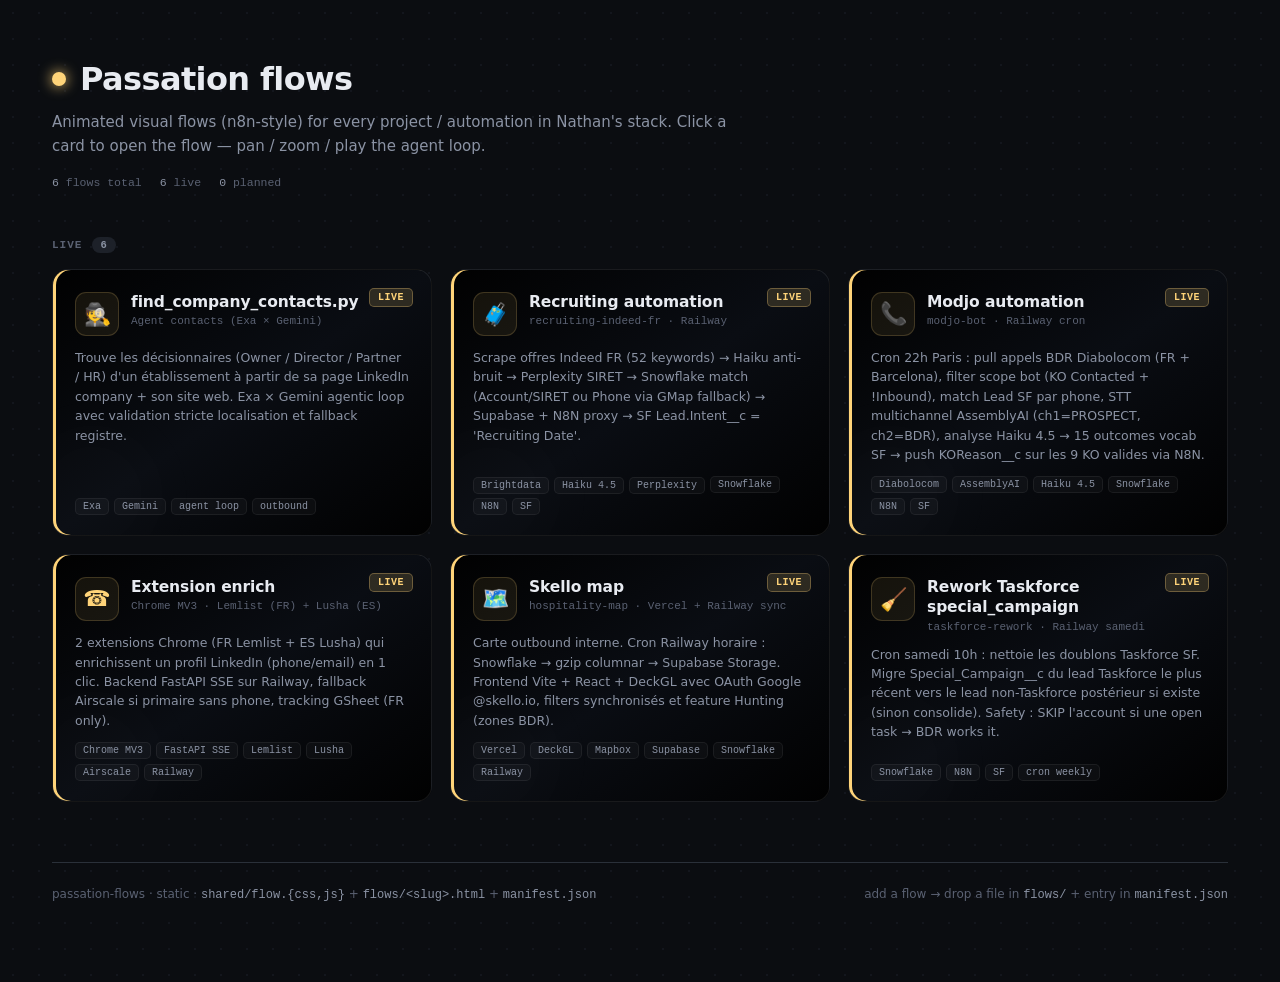
==== index.html @ f46357fc "Landing cards: highlight-style hover (scale + shine sweep + corner glow, no rotation) - Dark gradien" ====
<!DOCTYPE html>
<html lang="en">
<head>
<meta charset="UTF-8">
<meta name="viewport" content="width=device-width,initial-scale=1">
<title>Passation flows</title>
<style>
:root{
  --bg:#0b0d11; --grid:#13161d; --panel:#161a21; --panel2:#12151c; --line:#2a3039;
  --ink:#e8ebf1; --mut:#8b93a4; --dim:#5a6172;
  --loop:#ffd479; --live:#5ad19a; --plan:#8b93a4;
  --mono:'SF Mono',ui-monospace,'JetBrains Mono',Menlo,Consolas,monospace;
  --sans:-apple-system,BlinkMacSystemFont,'Segoe UI',Inter,system-ui,sans-serif;
}
*{box-sizing:border-box;margin:0;padding:0}
html,body{background:var(--bg);color:var(--ink);font-family:var(--sans);-webkit-font-smoothing:antialiased;min-height:100vh}
body{background-image:radial-gradient(var(--grid) 1.3px,transparent 1.3px);background-size:26px 26px}
.wrap{max-width:1240px;margin:0 auto;padding:60px 32px 80px}
header{margin-bottom:48px}
header h1{font-size:32px;font-weight:700;letter-spacing:-.6px;margin-bottom:12px;display:flex;align-items:center;gap:14px}
header h1 .dot{width:14px;height:14px;border-radius:50%;background:var(--loop);box-shadow:0 0 14px var(--loop)}
header p{color:var(--mut);font-size:15px;line-height:1.6;max-width:680px}
header .meta{display:flex;gap:18px;margin-top:18px;font-family:var(--mono);font-size:11.5px;color:var(--dim)}
header .meta span b{color:var(--mut);font-weight:500}
.section{font-family:var(--mono);font-size:11px;text-transform:uppercase;letter-spacing:1px;color:var(--dim);font-weight:600;margin:38px 0 16px;display:flex;align-items:center;gap:10px}
.section .ct{background:#1d2129;color:var(--mut);padding:2px 8px;border-radius:10px;font-size:10.5px}
.grid{display:grid;grid-template-columns:repeat(auto-fill,minmax(310px,1fr));gap:18px}
.card{
  background:linear-gradient(145deg,#010101 0%,#0a0d13 50%,#010101 100%);
  border:1px solid rgba(255,255,255,.08);border-radius:16px;padding:22px 22px 20px;
  transition:transform .5s cubic-bezier(.4,0,.2,1),border-color .5s,box-shadow .5s,opacity .3s;
  text-decoration:none;color:inherit;display:flex;flex-direction:column;gap:12px;
  position:relative;overflow:hidden;isolation:isolate;backdrop-filter:blur(8px)
}
.card::before{
  content:"";position:absolute;left:-60px;bottom:-60px;width:200px;height:200px;border-radius:50%;
  background:radial-gradient(circle,rgba(255,255,255,.10),transparent 70%);
  filter:blur(40px);opacity:.30;
  transition:opacity .7s ease,transform .7s ease;
  z-index:0;pointer-events:none
}
.card::after{
  content:"";position:absolute;inset:0;
  background:linear-gradient(110deg,transparent 30%,rgba(255,255,255,.07) 50%,transparent 70%);
  transform:translateX(120%);transition:transform 1s ease;
  z-index:0;pointer-events:none
}
.card > *{position:relative;z-index:1}
.card:hover{
  transform:scale(1.04);
  border-color:rgba(255,255,255,.22);
  box-shadow:0 24px 60px -20px rgba(0,0,0,.7),0 0 0 1px rgba(255,255,255,.04)
}
.card:hover::before{opacity:.55;transform:scale(1.15)}
.card:hover::after{transform:translateX(-120%)}
.card .corner{position:absolute;width:72px;height:72px;opacity:0;transition:opacity .5s ease;pointer-events:none;z-index:0}
.card .corner.tl{top:0;left:0;background:linear-gradient(135deg,rgba(255,255,255,.10),transparent 70%);border-radius:0 0 24px 0}
.card .corner.br{bottom:0;right:0;background:linear-gradient(315deg,rgba(255,255,255,.10),transparent 70%);border-radius:24px 0 0 0}
.card:hover .corner{opacity:1}
.card.live{box-shadow:inset 3px 0 0 var(--loop)}
.card.live:hover{box-shadow:inset 3px 0 0 var(--loop),0 24px 60px -20px rgba(0,0,0,.75),0 0 0 1px rgba(255,212,121,.14),0 0 40px -10px rgba(255,212,121,.15)}
.card .top{display:flex;align-items:flex-start;gap:12px}
.card .ic{width:44px;height:44px;border-radius:11px;background:rgba(255,255,255,.04);border:1px solid rgba(255,255,255,.06);display:grid;place-items:center;font-size:22px;flex-shrink:0;transition:transform .5s,background .5s}
.card.live .ic{background:rgba(255,212,121,.08);border-color:rgba(255,212,121,.18);color:var(--loop)}
.card:hover .ic{transform:scale(1.08);background:rgba(255,255,255,.07)}
.card .titles{flex:1;min-width:0}
.card h3{font-size:15.5px;font-weight:650;letter-spacing:-.1px;margin-bottom:3px;line-height:1.3}
.card .file{font-family:var(--mono);font-size:11px;color:var(--dim);overflow:hidden;text-overflow:ellipsis;white-space:nowrap}
.card .desc{color:var(--mut);font-size:12.5px;line-height:1.55;flex:1}
.card .tags{display:flex;flex-wrap:wrap;gap:5px;margin-top:auto}
.card .tag{font-family:var(--mono);font-size:10px;background:rgba(255,255,255,.03);color:var(--mut);padding:2px 7px;border-radius:5px;border:1px solid rgba(255,255,255,.06)}
.card .status{position:absolute;top:18px;right:18px;font-family:var(--mono);font-size:10px;text-transform:uppercase;letter-spacing:.5px;padding:3px 8px;border-radius:5px;font-weight:600;z-index:2}
.card .status.live{background:rgba(255,212,121,.15);color:var(--loop);border:1px solid rgba(255,212,121,.3)}
.card .status.planned{background:rgba(138,148,164,.12);color:var(--plan);border:1px solid var(--line)}
.card.planned{opacity:.72}
.card.planned:hover{opacity:1}
footer{margin-top:60px;padding-top:24px;border-top:1px solid var(--line);color:var(--dim);font-size:12px;display:flex;justify-content:space-between;flex-wrap:wrap;gap:12px}
footer code{font-family:var(--mono);color:var(--mut)}
</style>
</head>
<body>
<div class="wrap">
  <header>
    <h1><span class="dot"></span>Passation flows</h1>
    <p>Animated visual flows (n8n-style) for every project / automation in Nathan's stack. Click a card to open the flow — pan / zoom / play the agent loop.</p>
    <div class="meta" id="meta"></div>
  </header>

  <div class="section" id="sec-live">Live <span class="ct" id="ct-live">0</span></div>
  <div class="grid" id="grid-live"></div>

  <div class="section" id="sec-plan">Planned <span class="ct" id="ct-plan">0</span></div>
  <div class="grid" id="grid-plan"></div>

  <footer>
    <span>passation-flows · static · <code>shared/flow.{css,js}</code> + <code>flows/&lt;slug&gt;.html</code> + <code>manifest.json</code></span>
    <span>add a flow → drop a file in <code>flows/</code> + entry in <code>manifest.json</code></span>
  </footer>
</div>
<script>
fetch('manifest.json').then(r=>r.json()).then(m=>{
  const live=m.flows.filter(f=>f.status==='live');
  const plan=m.flows.filter(f=>f.status!=='live');
  document.getElementById('meta').innerHTML =
    `<span><b>${m.flows.length}</b> flows total</span>`+
    `<span><b>${live.length}</b> live</span>`+
    `<span><b>${plan.length}</b> planned</span>`;
  document.getElementById('ct-live').textContent=live.length;
  document.getElementById('ct-plan').textContent=plan.length;
  const card=f=>`<a class="card ${f.status}" href="${f.status==='live'?`flows/${f.slug}.html`:'#'}" ${f.status!=='live'?'onclick="event.preventDefault()"':''}>
    <span class="corner tl"></span><span class="corner br"></span>
    <span class="status ${f.status}">${f.status}</span>
    <div class="top">
      <div class="ic">${f.icon||'•'}</div>
      <div class="titles"><h3>${f.title}</h3>${f.file?`<div class="file">${f.file}</div>`:''}</div>
    </div>
    <div class="desc">${f.description||''}</div>
    <div class="tags">${(f.tags||[]).map(t=>`<span class="tag">${t}</span>`).join('')}</div>
  </a>`;
  document.getElementById('grid-live').innerHTML = live.map(card).join('');
  document.getElementById('grid-plan').innerHTML = plan.map(card).join('');
  if(!live.length){document.getElementById('sec-live').style.display='none';document.getElementById('grid-live').style.display='none';}
  if(!plan.length){document.getElementById('sec-plan').style.display='none';document.getElementById('grid-plan').style.display='none';}
});
</script>
</body>
</html>
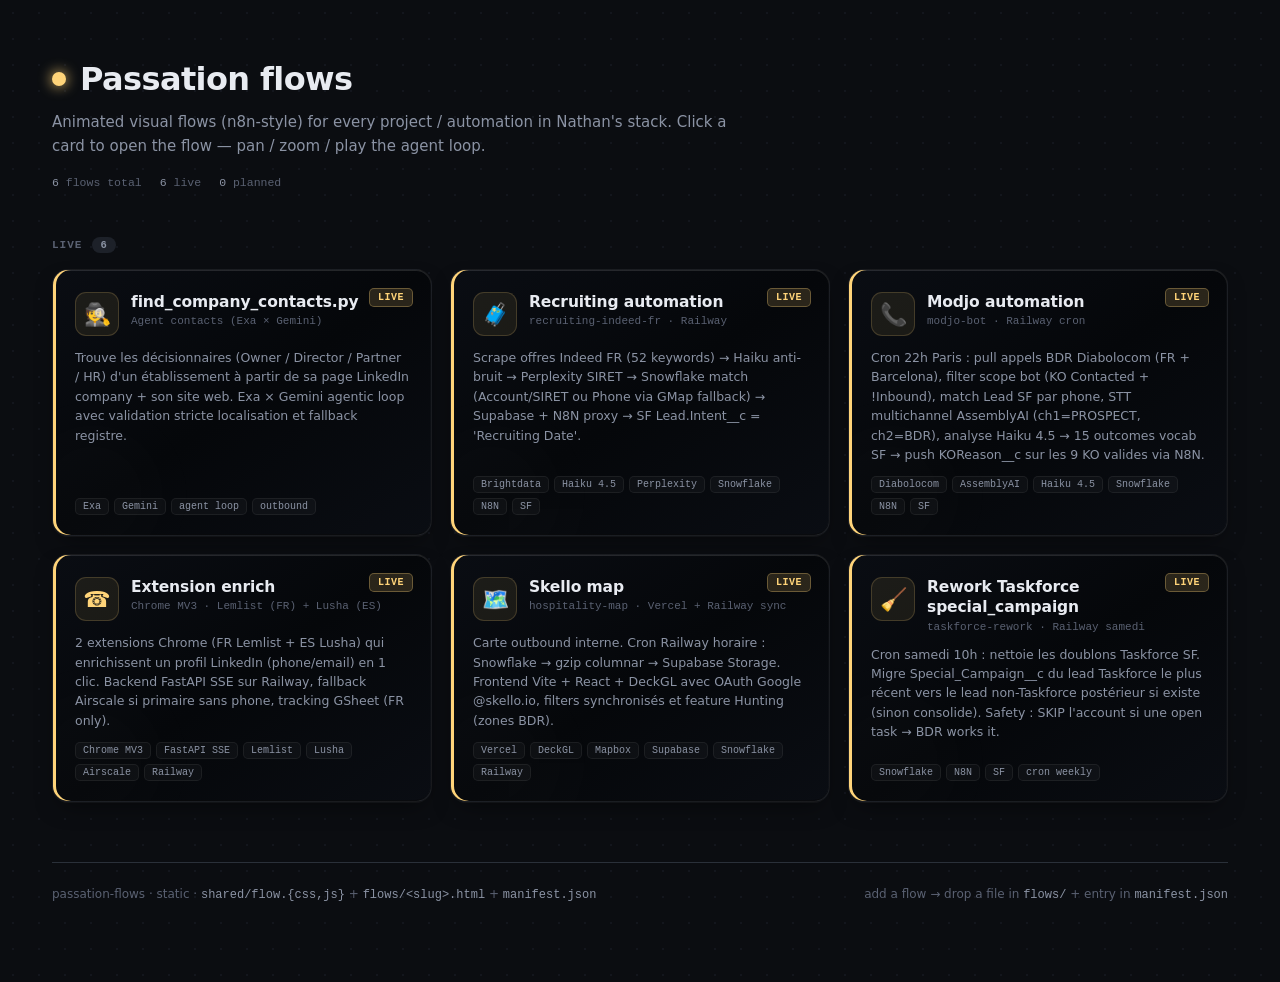
==== commit 9cda888e: "Landing cards: 3D raised border effect (inset highlight + bottom shadow + lift) - Drop the rotating " ====
--- a/index.html
+++ b/index.html
@@ -26,11 +26,17 @@
 .section .ct{background:#1d2129;color:var(--mut);padding:2px 8px;border-radius:10px;font-size:10.5px}
 .grid{display:grid;grid-template-columns:repeat(auto-fill,minmax(310px,1fr));gap:18px}
 .card{
-  background:linear-gradient(145deg,#010101 0%,#0a0d13 50%,#010101 100%);
+  background:linear-gradient(145deg,#0a0d13 0%,#05070a 50%,#0a0d13 100%);
   border:1px solid rgba(255,255,255,.08);border-radius:16px;padding:22px 22px 20px;
   transition:transform .5s cubic-bezier(.4,0,.2,1),border-color .5s,box-shadow .5s,opacity .3s;
   text-decoration:none;color:inherit;display:flex;flex-direction:column;gap:12px;
-  position:relative;overflow:hidden;isolation:isolate;backdrop-filter:blur(8px)
+  position:relative;overflow:hidden;isolation:isolate;
+  box-shadow:
+    inset 0 1px 0 rgba(255,255,255,.10),
+    inset 0 0 0 1px rgba(255,255,255,.02),
+    inset 0 -1px 0 rgba(0,0,0,.5),
+    0 1px 0 rgba(255,255,255,.04),
+    0 10px 24px -10px rgba(0,0,0,.6)
 }
 .card::before{
   content:"";position:absolute;left:-60px;bottom:-60px;width:200px;height:200px;border-radius:50%;
@@ -41,24 +47,52 @@
 }
 .card::after{
   content:"";position:absolute;inset:0;
-  background:linear-gradient(110deg,transparent 30%,rgba(255,255,255,.07) 50%,transparent 70%);
-  transform:translateX(120%);transition:transform 1s ease;
+  background:linear-gradient(110deg,transparent 30%,rgba(255,255,255,.08) 50%,transparent 70%);
+  transform:translateX(-120%);
   z-index:0;pointer-events:none
 }
 .card > *{position:relative;z-index:1}
 .card:hover{
-  transform:scale(1.04);
+  transform:translateY(-4px) scale(1.02);
   border-color:rgba(255,255,255,.22);
-  box-shadow:0 24px 60px -20px rgba(0,0,0,.7),0 0 0 1px rgba(255,255,255,.04)
+  box-shadow:
+    inset 0 1px 0 rgba(255,255,255,.16),
+    inset 0 0 0 1px rgba(255,255,255,.04),
+    inset 0 -1px 0 rgba(0,0,0,.55),
+    0 2px 0 rgba(255,255,255,.05),
+    0 30px 60px -18px rgba(0,0,0,.75),
+    0 12px 30px -12px rgba(0,0,0,.55)
 }
 .card:hover::before{opacity:.55;transform:scale(1.15)}
-.card:hover::after{transform:translateX(-120%)}
+.card:hover::after{animation:card-shine .9s ease forwards}
+@keyframes card-shine{
+  0%{transform:translateX(120%)}
+  100%{transform:translateX(-120%)}
+}
 .card .corner{position:absolute;width:72px;height:72px;opacity:0;transition:opacity .5s ease;pointer-events:none;z-index:0}
 .card .corner.tl{top:0;left:0;background:linear-gradient(135deg,rgba(255,255,255,.10),transparent 70%);border-radius:0 0 24px 0}
 .card .corner.br{bottom:0;right:0;background:linear-gradient(315deg,rgba(255,255,255,.10),transparent 70%);border-radius:24px 0 0 0}
 .card:hover .corner{opacity:1}
-.card.live{box-shadow:inset 3px 0 0 var(--loop)}
-.card.live:hover{box-shadow:inset 3px 0 0 var(--loop),0 24px 60px -20px rgba(0,0,0,.75),0 0 0 1px rgba(255,212,121,.14),0 0 40px -10px rgba(255,212,121,.15)}
+.card.live{
+  box-shadow:
+    inset 3px 0 0 var(--loop),
+    inset 0 1px 0 rgba(255,255,255,.10),
+    inset 0 0 0 1px rgba(255,255,255,.02),
+    inset 0 -1px 0 rgba(0,0,0,.5),
+    0 1px 0 rgba(255,255,255,.04),
+    0 10px 24px -10px rgba(0,0,0,.6)
+}
+.card.live:hover{
+  box-shadow:
+    inset 3px 0 0 var(--loop),
+    inset 0 1px 0 rgba(255,255,255,.18),
+    inset 0 0 0 1px rgba(255,255,255,.05),
+    inset 0 -1px 0 rgba(0,0,0,.55),
+    0 2px 0 rgba(255,255,255,.06),
+    0 30px 60px -18px rgba(0,0,0,.8),
+    0 12px 30px -12px rgba(0,0,0,.55),
+    0 0 50px -12px rgba(255,212,121,.22)
+}
 .card .top{display:flex;align-items:flex-start;gap:12px}
 .card .ic{width:44px;height:44px;border-radius:11px;background:rgba(255,255,255,.04);border:1px solid rgba(255,255,255,.06);display:grid;place-items:center;font-size:22px;flex-shrink:0;transition:transform .5s,background .5s}
 .card.live .ic{background:rgba(255,212,121,.08);border-color:rgba(255,212,121,.18);color:var(--loop)}
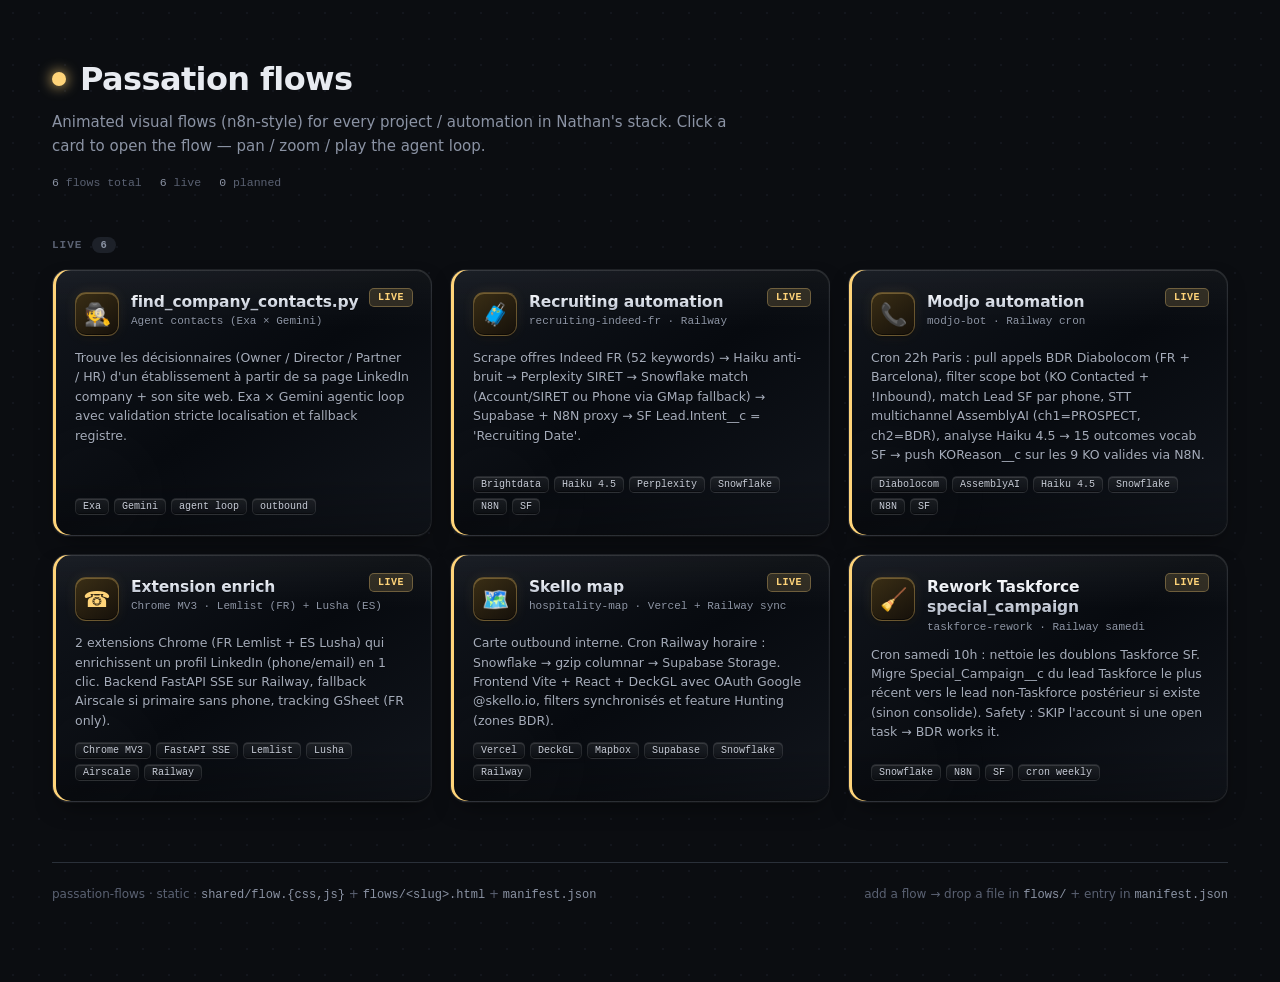
==== commit 85db56fc: "Landing cards: stronger 3D relief at rest + brushed-metal content finish 3D relief (rest): - Multi-s" ====
--- a/index.html
+++ b/index.html
@@ -26,17 +26,22 @@
 .section .ct{background:#1d2129;color:var(--mut);padding:2px 8px;border-radius:10px;font-size:10.5px}
 .grid{display:grid;grid-template-columns:repeat(auto-fill,minmax(310px,1fr));gap:18px}
 .card{
-  background:linear-gradient(145deg,#0a0d13 0%,#05070a 50%,#0a0d13 100%);
-  border:1px solid rgba(255,255,255,.08);border-radius:16px;padding:22px 22px 20px;
+  background:
+    linear-gradient(180deg,rgba(255,255,255,.045) 0%,transparent 22%,transparent 78%,rgba(0,0,0,.22) 100%),
+    linear-gradient(145deg,#11151c 0%,#070a0f 50%,#11151c 100%);
+  border:1px solid rgba(255,255,255,.09);border-radius:16px;padding:22px 22px 20px;
   transition:transform .5s cubic-bezier(.4,0,.2,1),border-color .5s,box-shadow .5s,opacity .3s;
   text-decoration:none;color:inherit;display:flex;flex-direction:column;gap:12px;
   position:relative;overflow:hidden;isolation:isolate;
   box-shadow:
-    inset 0 1px 0 rgba(255,255,255,.10),
-    inset 0 0 0 1px rgba(255,255,255,.02),
-    inset 0 -1px 0 rgba(0,0,0,.5),
-    0 1px 0 rgba(255,255,255,.04),
-    0 10px 24px -10px rgba(0,0,0,.6)
+    inset 0 1.5px 0 rgba(255,255,255,.16),
+    inset 0 0 0 1px rgba(255,255,255,.03),
+    inset 0 -1.5px 0 rgba(0,0,0,.55),
+    inset 0 16px 28px -16px rgba(255,255,255,.07),
+    inset 0 -24px 40px -22px rgba(0,0,0,.45),
+    0 1px 0 rgba(255,255,255,.05),
+    0 14px 32px -14px rgba(0,0,0,.7),
+    0 4px 12px -4px rgba(0,0,0,.5)
 }
 .card::before{
   content:"";position:absolute;left:-60px;bottom:-60px;width:200px;height:200px;border-radius:50%;
@@ -53,15 +58,17 @@
 }
 .card > *{position:relative;z-index:1}
 .card:hover{
-  transform:translateY(-4px) scale(1.02);
-  border-color:rgba(255,255,255,.22);
-  box-shadow:
-    inset 0 1px 0 rgba(255,255,255,.16),
-    inset 0 0 0 1px rgba(255,255,255,.04),
-    inset 0 -1px 0 rgba(0,0,0,.55),
-    0 2px 0 rgba(255,255,255,.05),
-    0 30px 60px -18px rgba(0,0,0,.75),
-    0 12px 30px -12px rgba(0,0,0,.55)
+  transform:translateY(-5px) scale(1.02);
+  border-color:rgba(255,255,255,.24);
+  box-shadow:
+    inset 0 1.5px 0 rgba(255,255,255,.22),
+    inset 0 0 0 1px rgba(255,255,255,.06),
+    inset 0 -1.5px 0 rgba(0,0,0,.6),
+    inset 0 18px 32px -16px rgba(255,255,255,.10),
+    inset 0 -28px 44px -22px rgba(0,0,0,.5),
+    0 2px 0 rgba(255,255,255,.07),
+    0 36px 70px -20px rgba(0,0,0,.8),
+    0 14px 34px -14px rgba(0,0,0,.6)
 }
 .card:hover::before{opacity:.55;transform:scale(1.15)}
 .card:hover::after{animation:card-shine .9s ease forwards}
@@ -94,15 +101,60 @@
     0 0 50px -12px rgba(255,212,121,.22)
 }
 .card .top{display:flex;align-items:flex-start;gap:12px}
-.card .ic{width:44px;height:44px;border-radius:11px;background:rgba(255,255,255,.04);border:1px solid rgba(255,255,255,.06);display:grid;place-items:center;font-size:22px;flex-shrink:0;transition:transform .5s,background .5s}
-.card.live .ic{background:rgba(255,212,121,.08);border-color:rgba(255,212,121,.18);color:var(--loop)}
-.card:hover .ic{transform:scale(1.08);background:rgba(255,255,255,.07)}
+.card .ic{
+  width:44px;height:44px;border-radius:11px;
+  background:linear-gradient(145deg,#1c2230 0%,#0a0d13 100%);
+  border:1px solid rgba(255,255,255,.10);
+  box-shadow:
+    inset 0 1px 0 rgba(255,255,255,.18),
+    inset 0 -1px 0 rgba(0,0,0,.55),
+    0 2px 4px rgba(0,0,0,.45);
+  display:grid;place-items:center;font-size:22px;flex-shrink:0;
+  transition:transform .5s,box-shadow .5s,border-color .5s
+}
+.card.live .ic{
+  background:linear-gradient(145deg,#3a2e15 0%,#15100a 100%);
+  border-color:rgba(255,212,121,.28);color:var(--loop);
+  box-shadow:
+    inset 0 1px 0 rgba(255,212,121,.30),
+    inset 0 -1px 0 rgba(0,0,0,.55),
+    0 2px 4px rgba(0,0,0,.45),
+    0 0 12px rgba(255,212,121,.10)
+}
+.card:hover .ic{
+  transform:scale(1.08);
+  box-shadow:
+    inset 0 1px 0 rgba(255,255,255,.24),
+    inset 0 -1px 0 rgba(0,0,0,.6),
+    0 4px 10px rgba(0,0,0,.5)
+}
 .card .titles{flex:1;min-width:0}
-.card h3{font-size:15.5px;font-weight:650;letter-spacing:-.1px;margin-bottom:3px;line-height:1.3}
-.card .file{font-family:var(--mono);font-size:11px;color:var(--dim);overflow:hidden;text-overflow:ellipsis;white-space:nowrap}
-.card .desc{color:var(--mut);font-size:12.5px;line-height:1.55;flex:1}
+.card h3{
+  font-size:15.5px;font-weight:650;letter-spacing:-.1px;margin-bottom:3px;line-height:1.3;
+  background:linear-gradient(180deg,#ffffff 0%,#dde2eb 45%,#aab1bf 100%);
+  -webkit-background-clip:text;background-clip:text;color:transparent;
+  filter:drop-shadow(0 1px 0 rgba(0,0,0,.5))
+}
+.card .file{
+  font-family:var(--mono);font-size:11px;color:#8e96a6;
+  overflow:hidden;text-overflow:ellipsis;white-space:nowrap;
+  text-shadow:0 1px 0 rgba(0,0,0,.5)
+}
+.card .desc{
+  color:#a5acba;font-size:12.5px;line-height:1.55;flex:1;
+  text-shadow:0 1px 0 rgba(0,0,0,.4)
+}
 .card .tags{display:flex;flex-wrap:wrap;gap:5px;margin-top:auto}
-.card .tag{font-family:var(--mono);font-size:10px;background:rgba(255,255,255,.03);color:var(--mut);padding:2px 7px;border-radius:5px;border:1px solid rgba(255,255,255,.06)}
+.card .tag{
+  font-family:var(--mono);font-size:10px;
+  background:linear-gradient(180deg,rgba(255,255,255,.07),rgba(255,255,255,.02));
+  color:#c8cdd8;padding:2px 7px;border-radius:5px;
+  border:1px solid rgba(255,255,255,.09);
+  box-shadow:
+    inset 0 1px 0 rgba(255,255,255,.12),
+    inset 0 -1px 0 rgba(0,0,0,.35);
+  text-shadow:0 1px 0 rgba(0,0,0,.5)
+}
 .card .status{position:absolute;top:18px;right:18px;font-family:var(--mono);font-size:10px;text-transform:uppercase;letter-spacing:.5px;padding:3px 8px;border-radius:5px;font-weight:600;z-index:2}
 .card .status.live{background:rgba(255,212,121,.15);color:var(--loop);border:1px solid rgba(255,212,121,.3)}
 .card .status.planned{background:rgba(138,148,164,.12);color:var(--plan);border:1px solid var(--line)}
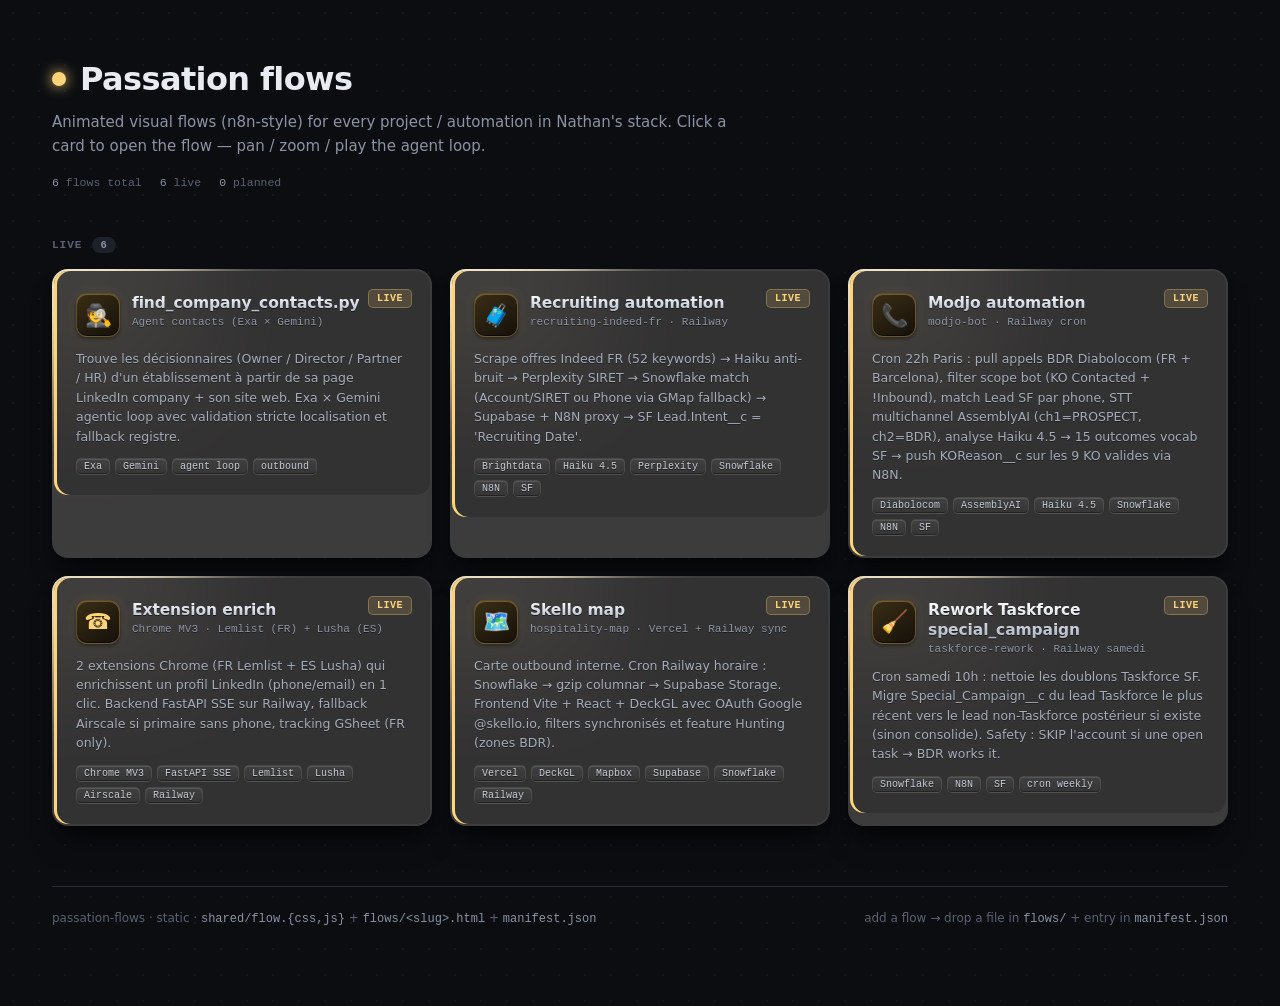
==== commit 5a5c829e: "Landing cards: uiverse-style technique — light wrapper + inset dark face + top-left white blur - Out" ====
--- a/index.html
+++ b/index.html
@@ -26,80 +26,45 @@
 .section .ct{background:#1d2129;color:var(--mut);padding:2px 8px;border-radius:10px;font-size:10.5px}
 .grid{display:grid;grid-template-columns:repeat(auto-fill,minmax(310px,1fr));gap:18px}
 .card{
-  background:
-    linear-gradient(180deg,rgba(255,255,255,.045) 0%,transparent 22%,transparent 78%,rgba(0,0,0,.22) 100%),
-    linear-gradient(145deg,#11151c 0%,#070a0f 50%,#11151c 100%);
-  border:1px solid rgba(255,255,255,.09);border-radius:16px;padding:22px 22px 20px;
-  transition:transform .5s cubic-bezier(.4,0,.2,1),border-color .5s,box-shadow .5s,opacity .3s;
-  text-decoration:none;color:inherit;display:flex;flex-direction:column;gap:12px;
-  position:relative;overflow:hidden;isolation:isolate;
-  box-shadow:
-    inset 0 1.5px 0 rgba(255,255,255,.16),
-    inset 0 0 0 1px rgba(255,255,255,.03),
-    inset 0 -1.5px 0 rgba(0,0,0,.55),
-    inset 0 16px 28px -16px rgba(255,255,255,.07),
-    inset 0 -24px 40px -22px rgba(0,0,0,.45),
-    0 1px 0 rgba(255,255,255,.05),
-    0 14px 32px -14px rgba(0,0,0,.7),
-    0 4px 12px -4px rgba(0,0,0,.5)
+  position:relative;display:block;text-decoration:none;color:inherit;
+  background:#3d3c3d;border-radius:16px;padding:2px;overflow:hidden;isolation:isolate;
+  box-shadow:0 22px 28px -10px rgba(0,0,0,.55),0 10px 14px -6px rgba(0,0,0,.35);
+  transition:transform .5s cubic-bezier(.4,0,.2,1),box-shadow .5s,opacity .3s
 }
-.card::before{
-  content:"";position:absolute;left:-60px;bottom:-60px;width:200px;height:200px;border-radius:50%;
-  background:radial-gradient(circle,rgba(255,255,255,.10),transparent 70%);
-  filter:blur(40px);opacity:.30;
-  transition:opacity .7s ease,transform .7s ease;
-  z-index:0;pointer-events:none
+.card .glow{
+  position:absolute;width:60%;height:75%;
+  background:#fff;filter:blur(50px);
+  top:-32%;left:-22%;opacity:.95;z-index:0;
+  pointer-events:none;
+  transition:opacity .5s,transform .5s
 }
-.card::after{
+.card .face{
+  position:relative;z-index:1;
+  background:rgba(50,49,50,.92);
+  border-radius:14px;
+  padding:22px 22px 20px;
+  display:flex;flex-direction:column;gap:12px;
+  overflow:hidden;isolation:isolate
+}
+.card .face::after{
   content:"";position:absolute;inset:0;
-  background:linear-gradient(110deg,transparent 30%,rgba(255,255,255,.08) 50%,transparent 70%);
-  transform:translateX(-120%);
-  z-index:0;pointer-events:none
+  background:linear-gradient(110deg,transparent 30%,rgba(255,255,255,.10) 50%,transparent 70%);
+  transform:translateX(-120%);z-index:0;pointer-events:none
 }
-.card > *{position:relative;z-index:1}
+.card .face > *{position:relative;z-index:1}
 .card:hover{
   transform:translateY(-5px) scale(1.02);
-  border-color:rgba(255,255,255,.24);
-  box-shadow:
-    inset 0 1.5px 0 rgba(255,255,255,.22),
-    inset 0 0 0 1px rgba(255,255,255,.06),
-    inset 0 -1.5px 0 rgba(0,0,0,.6),
-    inset 0 18px 32px -16px rgba(255,255,255,.10),
-    inset 0 -28px 44px -22px rgba(0,0,0,.5),
-    0 2px 0 rgba(255,255,255,.07),
-    0 36px 70px -20px rgba(0,0,0,.8),
-    0 14px 34px -14px rgba(0,0,0,.6)
+  box-shadow:0 32px 44px -14px rgba(0,0,0,.65),0 14px 22px -8px rgba(0,0,0,.4)
 }
-.card:hover::before{opacity:.55;transform:scale(1.15)}
-.card:hover::after{animation:card-shine .9s ease forwards}
+.card:hover .glow{opacity:1;transform:scale(1.1)}
+.card:hover .face::after{animation:card-shine .9s ease forwards}
 @keyframes card-shine{
   0%{transform:translateX(120%)}
   100%{transform:translateX(-120%)}
 }
-.card .corner{position:absolute;width:72px;height:72px;opacity:0;transition:opacity .5s ease;pointer-events:none;z-index:0}
-.card .corner.tl{top:0;left:0;background:linear-gradient(135deg,rgba(255,255,255,.10),transparent 70%);border-radius:0 0 24px 0}
-.card .corner.br{bottom:0;right:0;background:linear-gradient(315deg,rgba(255,255,255,.10),transparent 70%);border-radius:24px 0 0 0}
-.card:hover .corner{opacity:1}
-.card.live{
-  box-shadow:
-    inset 3px 0 0 var(--loop),
-    inset 0 1px 0 rgba(255,255,255,.10),
-    inset 0 0 0 1px rgba(255,255,255,.02),
-    inset 0 -1px 0 rgba(0,0,0,.5),
-    0 1px 0 rgba(255,255,255,.04),
-    0 10px 24px -10px rgba(0,0,0,.6)
-}
-.card.live:hover{
-  box-shadow:
-    inset 3px 0 0 var(--loop),
-    inset 0 1px 0 rgba(255,255,255,.18),
-    inset 0 0 0 1px rgba(255,255,255,.05),
-    inset 0 -1px 0 rgba(0,0,0,.55),
-    0 2px 0 rgba(255,255,255,.06),
-    0 30px 60px -18px rgba(0,0,0,.8),
-    0 12px 30px -12px rgba(0,0,0,.55),
-    0 0 50px -12px rgba(255,212,121,.22)
-}
+.card.live .face{box-shadow:inset 3px 0 0 var(--loop)}
+.card.live .glow{background:linear-gradient(180deg,#fff 0%,#ffe49d 100%)}
+.card.live:hover{box-shadow:0 32px 44px -14px rgba(0,0,0,.65),0 14px 22px -8px rgba(0,0,0,.4),0 0 40px -14px rgba(255,212,121,.25)}
 .card .top{display:flex;align-items:flex-start;gap:12px}
 .card .ic{
   width:44px;height:44px;border-radius:11px;
@@ -194,14 +159,16 @@
   document.getElementById('ct-live').textContent=live.length;
   document.getElementById('ct-plan').textContent=plan.length;
   const card=f=>`<a class="card ${f.status}" href="${f.status==='live'?`flows/${f.slug}.html`:'#'}" ${f.status!=='live'?'onclick="event.preventDefault()"':''}>
-    <span class="corner tl"></span><span class="corner br"></span>
-    <span class="status ${f.status}">${f.status}</span>
-    <div class="top">
-      <div class="ic">${f.icon||'•'}</div>
-      <div class="titles"><h3>${f.title}</h3>${f.file?`<div class="file">${f.file}</div>`:''}</div>
+    <div class="glow"></div>
+    <div class="face">
+      <span class="status ${f.status}">${f.status}</span>
+      <div class="top">
+        <div class="ic">${f.icon||'•'}</div>
+        <div class="titles"><h3>${f.title}</h3>${f.file?`<div class="file">${f.file}</div>`:''}</div>
+      </div>
+      <div class="desc">${f.description||''}</div>
+      <div class="tags">${(f.tags||[]).map(t=>`<span class="tag">${t}</span>`).join('')}</div>
     </div>
-    <div class="desc">${f.description||''}</div>
-    <div class="tags">${(f.tags||[]).map(t=>`<span class="tag">${t}</span>`).join('')}</div>
   </a>`;
   document.getElementById('grid-live').innerHTML = live.map(card).join('');
   document.getElementById('grid-plan').innerHTML = plan.map(card).join('');
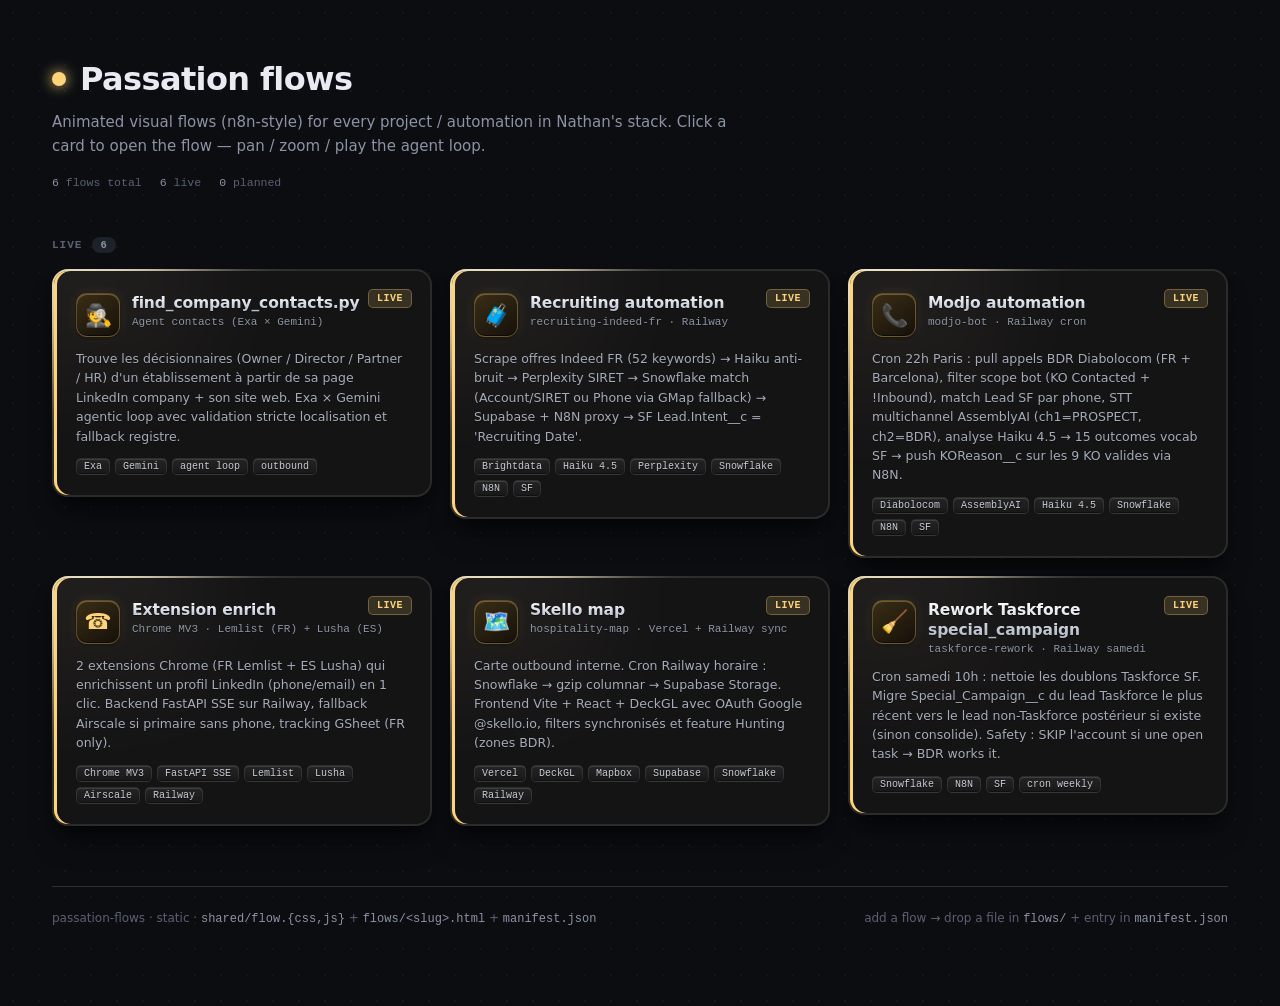
==== commit b46297c7: "Landing cards: align-items:start (no empty bottom on short cards) + darker bg - Grid items start at " ====
--- a/index.html
+++ b/index.html
@@ -24,10 +24,10 @@
 header .meta span b{color:var(--mut);font-weight:500}
 .section{font-family:var(--mono);font-size:11px;text-transform:uppercase;letter-spacing:1px;color:var(--dim);font-weight:600;margin:38px 0 16px;display:flex;align-items:center;gap:10px}
 .section .ct{background:#1d2129;color:var(--mut);padding:2px 8px;border-radius:10px;font-size:10.5px}
-.grid{display:grid;grid-template-columns:repeat(auto-fill,minmax(310px,1fr));gap:18px}
+.grid{display:grid;grid-template-columns:repeat(auto-fill,minmax(310px,1fr));gap:18px;align-items:start}
 .card{
   position:relative;display:block;text-decoration:none;color:inherit;
-  background:#3d3c3d;border-radius:16px;padding:2px;overflow:hidden;isolation:isolate;
+  background:#2c2b2c;border-radius:16px;padding:2px;overflow:hidden;isolation:isolate;
   box-shadow:0 22px 28px -10px rgba(0,0,0,.55),0 10px 14px -6px rgba(0,0,0,.35);
   transition:transform .5s cubic-bezier(.4,0,.2,1),box-shadow .5s,opacity .3s
 }
@@ -40,7 +40,7 @@
 }
 .card .face{
   position:relative;z-index:1;
-  background:rgba(50,49,50,.92);
+  background:rgba(20,19,20,.94);
   border-radius:14px;
   padding:22px 22px 20px;
   display:flex;flex-direction:column;gap:12px;
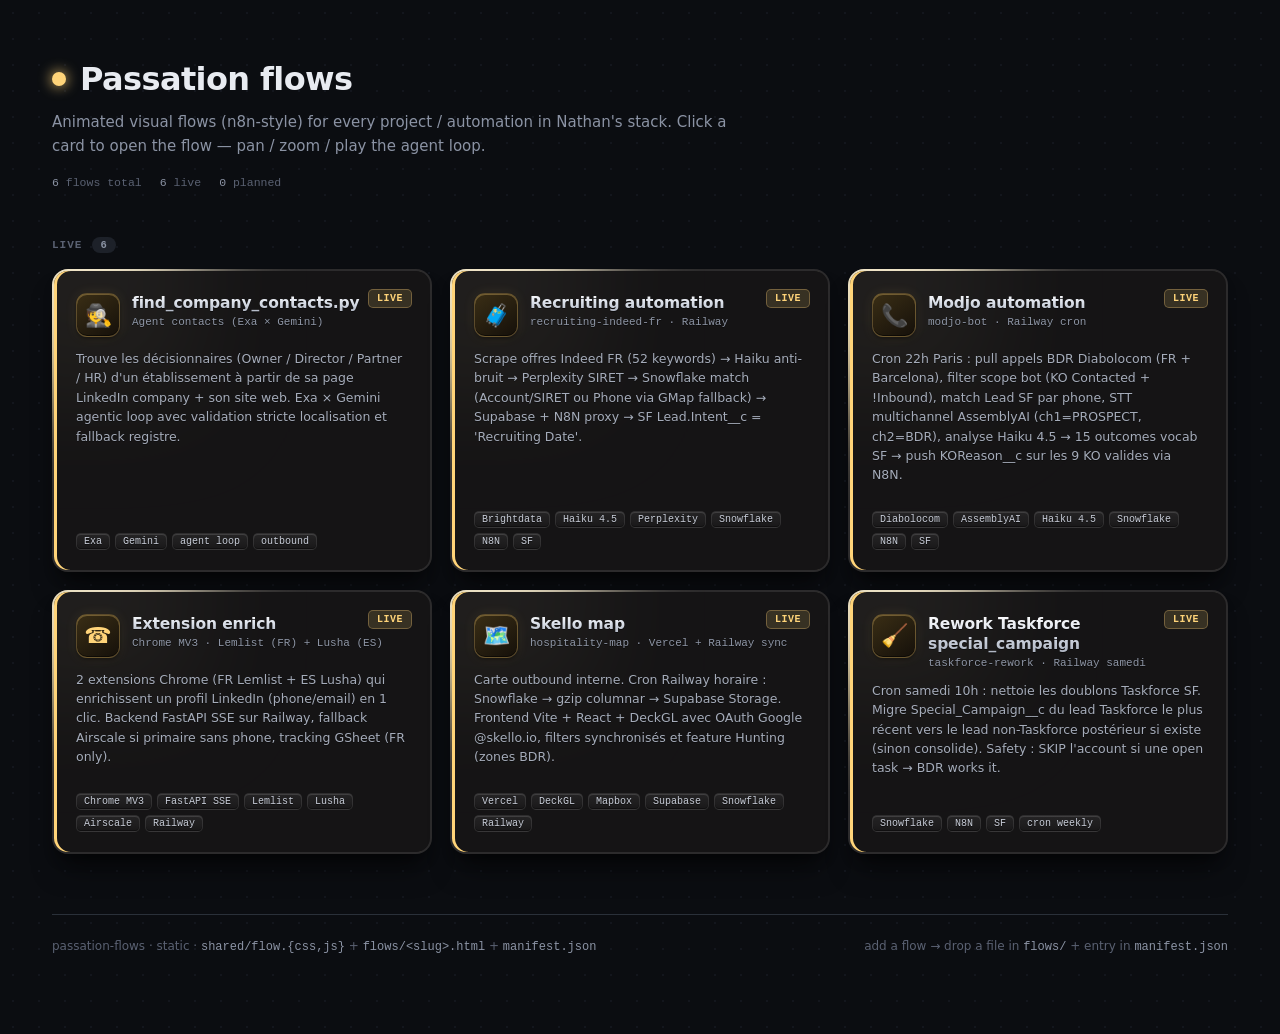
==== commit aa8bf0a3: "Landing cards: same height again + tags pinned to bottom with breathing room - .card display:flex, ." ====
--- a/index.html
+++ b/index.html
@@ -24,9 +24,9 @@
 header .meta span b{color:var(--mut);font-weight:500}
 .section{font-family:var(--mono);font-size:11px;text-transform:uppercase;letter-spacing:1px;color:var(--dim);font-weight:600;margin:38px 0 16px;display:flex;align-items:center;gap:10px}
 .section .ct{background:#1d2129;color:var(--mut);padding:2px 8px;border-radius:10px;font-size:10.5px}
-.grid{display:grid;grid-template-columns:repeat(auto-fill,minmax(310px,1fr));gap:18px;align-items:start}
+.grid{display:grid;grid-template-columns:repeat(auto-fill,minmax(310px,1fr));gap:18px}
 .card{
-  position:relative;display:block;text-decoration:none;color:inherit;
+  position:relative;display:flex;text-decoration:none;color:inherit;
   background:#2c2b2c;border-radius:16px;padding:2px;overflow:hidden;isolation:isolate;
   box-shadow:0 22px 28px -10px rgba(0,0,0,.55),0 10px 14px -6px rgba(0,0,0,.35);
   transition:transform .5s cubic-bezier(.4,0,.2,1),box-shadow .5s,opacity .3s
@@ -39,7 +39,7 @@
   transition:opacity .5s,transform .5s
 }
 .card .face{
-  position:relative;z-index:1;
+  position:relative;z-index:1;flex:1;min-width:0;
   background:rgba(20,19,20,.94);
   border-radius:14px;
   padding:22px 22px 20px;
@@ -106,10 +106,10 @@
   text-shadow:0 1px 0 rgba(0,0,0,.5)
 }
 .card .desc{
-  color:#a5acba;font-size:12.5px;line-height:1.55;flex:1;
+  color:#a5acba;font-size:12.5px;line-height:1.55;
   text-shadow:0 1px 0 rgba(0,0,0,.4)
 }
-.card .tags{display:flex;flex-wrap:wrap;gap:5px;margin-top:auto}
+.card .tags{display:flex;flex-wrap:wrap;gap:5px;margin-top:auto;padding-top:14px}
 .card .tag{
   font-family:var(--mono);font-size:10px;
   background:linear-gradient(180deg,rgba(255,255,255,.07),rgba(255,255,255,.02));
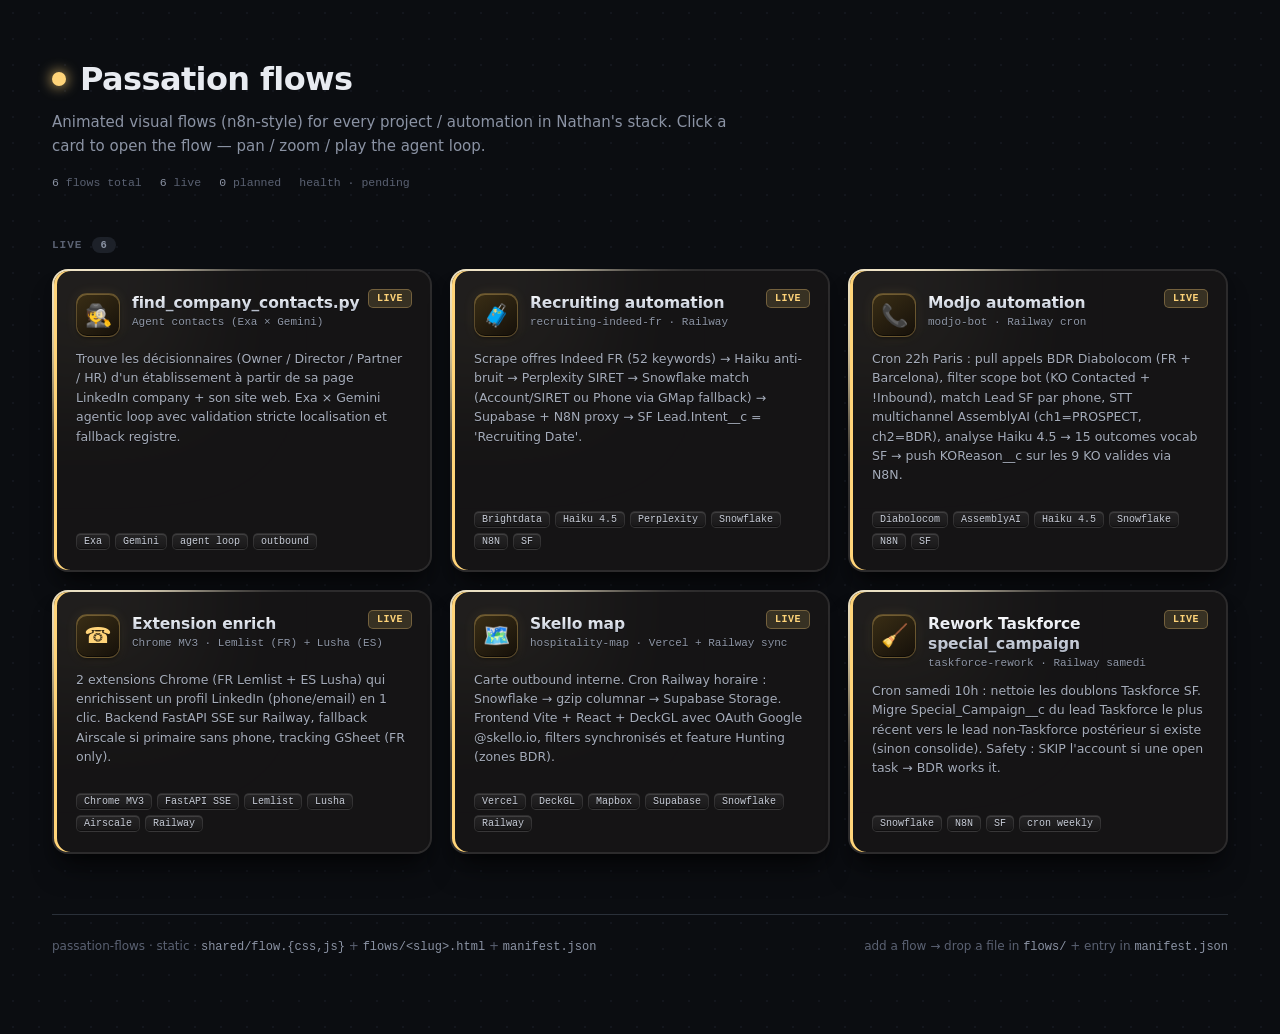
==== commit ffc2c6c2: "Landing: render Railway health dot on cards (from Supabase JSON) - Each manifest entry gets railway_" ====
--- a/index.html
+++ b/index.html
@@ -120,9 +120,13 @@
     inset 0 -1px 0 rgba(0,0,0,.35);
   text-shadow:0 1px 0 rgba(0,0,0,.5)
 }
-.card .status{position:absolute;top:18px;right:18px;font-family:var(--mono);font-size:10px;text-transform:uppercase;letter-spacing:.5px;padding:3px 8px;border-radius:5px;font-weight:600;z-index:2}
+.card .status{position:absolute;top:18px;right:18px;font-family:var(--mono);font-size:10px;text-transform:uppercase;letter-spacing:.5px;padding:3px 8px;border-radius:5px;font-weight:600;z-index:2;display:flex;align-items:center;gap:6px}
 .card .status.live{background:rgba(255,212,121,.15);color:var(--loop);border:1px solid rgba(255,212,121,.3)}
 .card .status.planned{background:rgba(138,148,164,.12);color:var(--plan);border:1px solid var(--line)}
+.card .health{display:inline-block;width:7px;height:7px;border-radius:50%;background:var(--mut);box-shadow:0 0 6px rgba(0,0,0,.4)}
+.card .health.ok{background:#5ad19a;box-shadow:0 0 8px rgba(90,209,154,.7)}
+.card .health.bad{background:#e06c75;box-shadow:0 0 8px rgba(224,108,117,.7)}
+.card .health.unknown{background:var(--dim);box-shadow:none;opacity:.5}
 .card.planned{opacity:.72}
 .card.planned:hover{opacity:1}
 footer{margin-top:60px;padding-top:24px;border-top:1px solid var(--line);color:var(--dim);font-size:12px;display:flex;justify-content:space-between;flex-wrap:wrap;gap:12px}
@@ -149,19 +153,40 @@
   </footer>
 </div>
 <script>
-fetch('manifest.json').then(r=>r.json()).then(m=>{
+const HEALTH_URL = 'https://qeracszwzpkellfqjbgk.supabase.co/storage/v1/object/public/map-data/passation/health.json';
+
+function healthFor(flow, health){
+  const svcs = flow.railway_services || [];
+  if(!svcs.length || !health) return {cls:'', label:''};
+  const map = health.services || {};
+  const states = svcs.map(s => map[s]).filter(Boolean);
+  if(!states.length) return {cls:'unknown', label:'no data yet'};
+  const bad = states.filter(s => !s.healthy);
+  if(bad.length === 0) return {cls:'ok', label:`Railway · ${svcs.join(', ')} OK`};
+  const reasons = bad.map((s,i) => `${svcs[i]}: ${s.reason||s.status}`).join('\n');
+  return {cls:'bad', label:`Railway issue\n${reasons}`};
+}
+
+Promise.all([
+  fetch('manifest.json').then(r=>r.json()),
+  fetch(HEALTH_URL, {cache:'no-store'}).then(r=>r.ok?r.json():null).catch(()=>null),
+]).then(([m, health])=>{
   const live=m.flows.filter(f=>f.status==='live');
   const plan=m.flows.filter(f=>f.status!=='live');
+  const stamp = health ? new Date(health.generated_at).toLocaleString('fr-FR',{dateStyle:'short',timeStyle:'short'}) : 'pending';
   document.getElementById('meta').innerHTML =
     `<span><b>${m.flows.length}</b> flows total</span>`+
     `<span><b>${live.length}</b> live</span>`+
-    `<span><b>${plan.length}</b> planned</span>`;
+    `<span><b>${plan.length}</b> planned</span>`+
+    `<span>health · ${stamp}</span>`;
   document.getElementById('ct-live').textContent=live.length;
   document.getElementById('ct-plan').textContent=plan.length;
-  const card=f=>`<a class="card ${f.status}" href="${f.status==='live'?`flows/${f.slug}.html`:'#'}" ${f.status!=='live'?'onclick="event.preventDefault()"':''}>
+  const card=f=>{
+    const h = healthFor(f, health);
+    return `<a class="card ${f.status}" href="${f.status==='live'?`flows/${f.slug}.html`:'#'}" ${f.status!=='live'?'onclick="event.preventDefault()"':''}>
     <div class="glow"></div>
     <div class="face">
-      <span class="status ${f.status}">${f.status}</span>
+      <span class="status ${f.status}">${h.cls?`<span class="health ${h.cls}" title="${h.label.replace(/"/g,'&quot;')}"></span>`:''}${f.status}</span>
       <div class="top">
         <div class="ic">${f.icon||'•'}</div>
         <div class="titles"><h3>${f.title}</h3>${f.file?`<div class="file">${f.file}</div>`:''}</div>
@@ -170,6 +195,7 @@
       <div class="tags">${(f.tags||[]).map(t=>`<span class="tag">${t}</span>`).join('')}</div>
     </div>
   </a>`;
+  };
   document.getElementById('grid-live').innerHTML = live.map(card).join('');
   document.getElementById('grid-plan').innerHTML = plan.map(card).join('');
   if(!live.length){document.getElementById('sec-live').style.display='none';document.getElementById('grid-live').style.display='none';}
